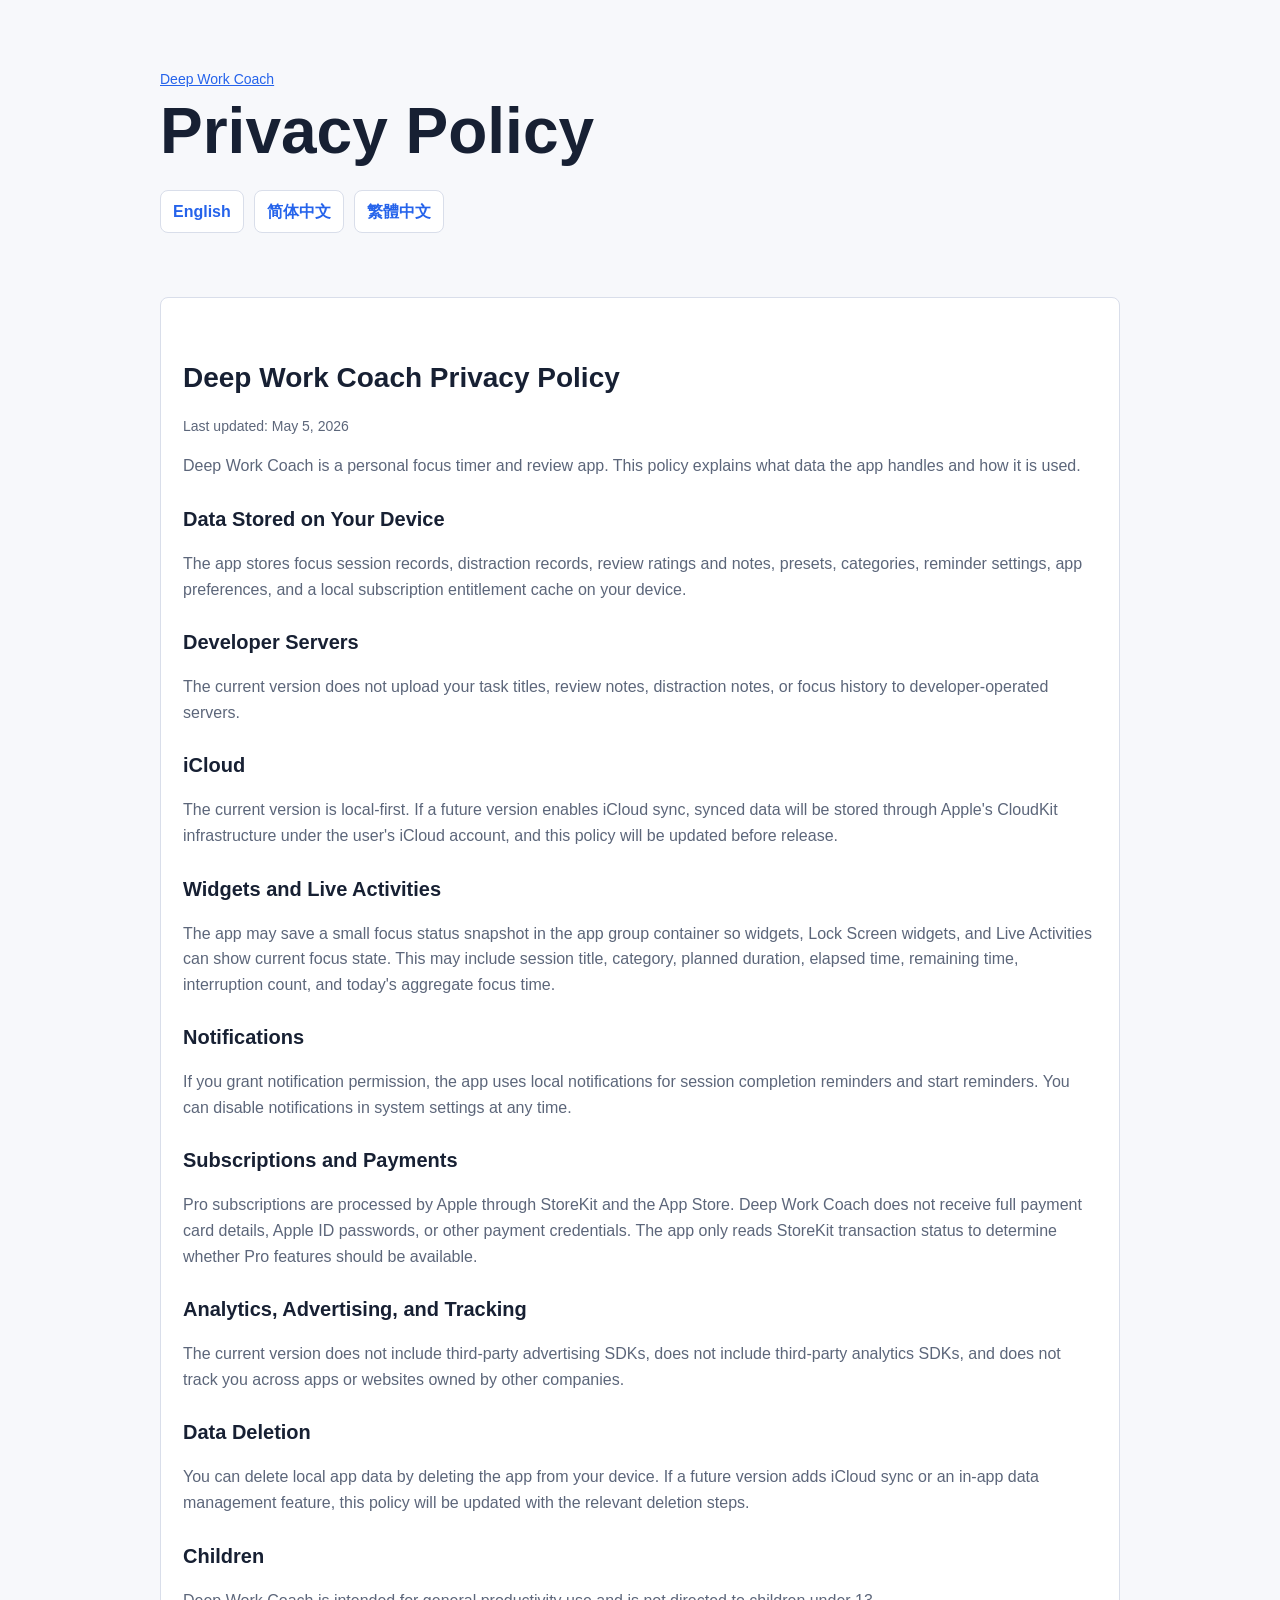
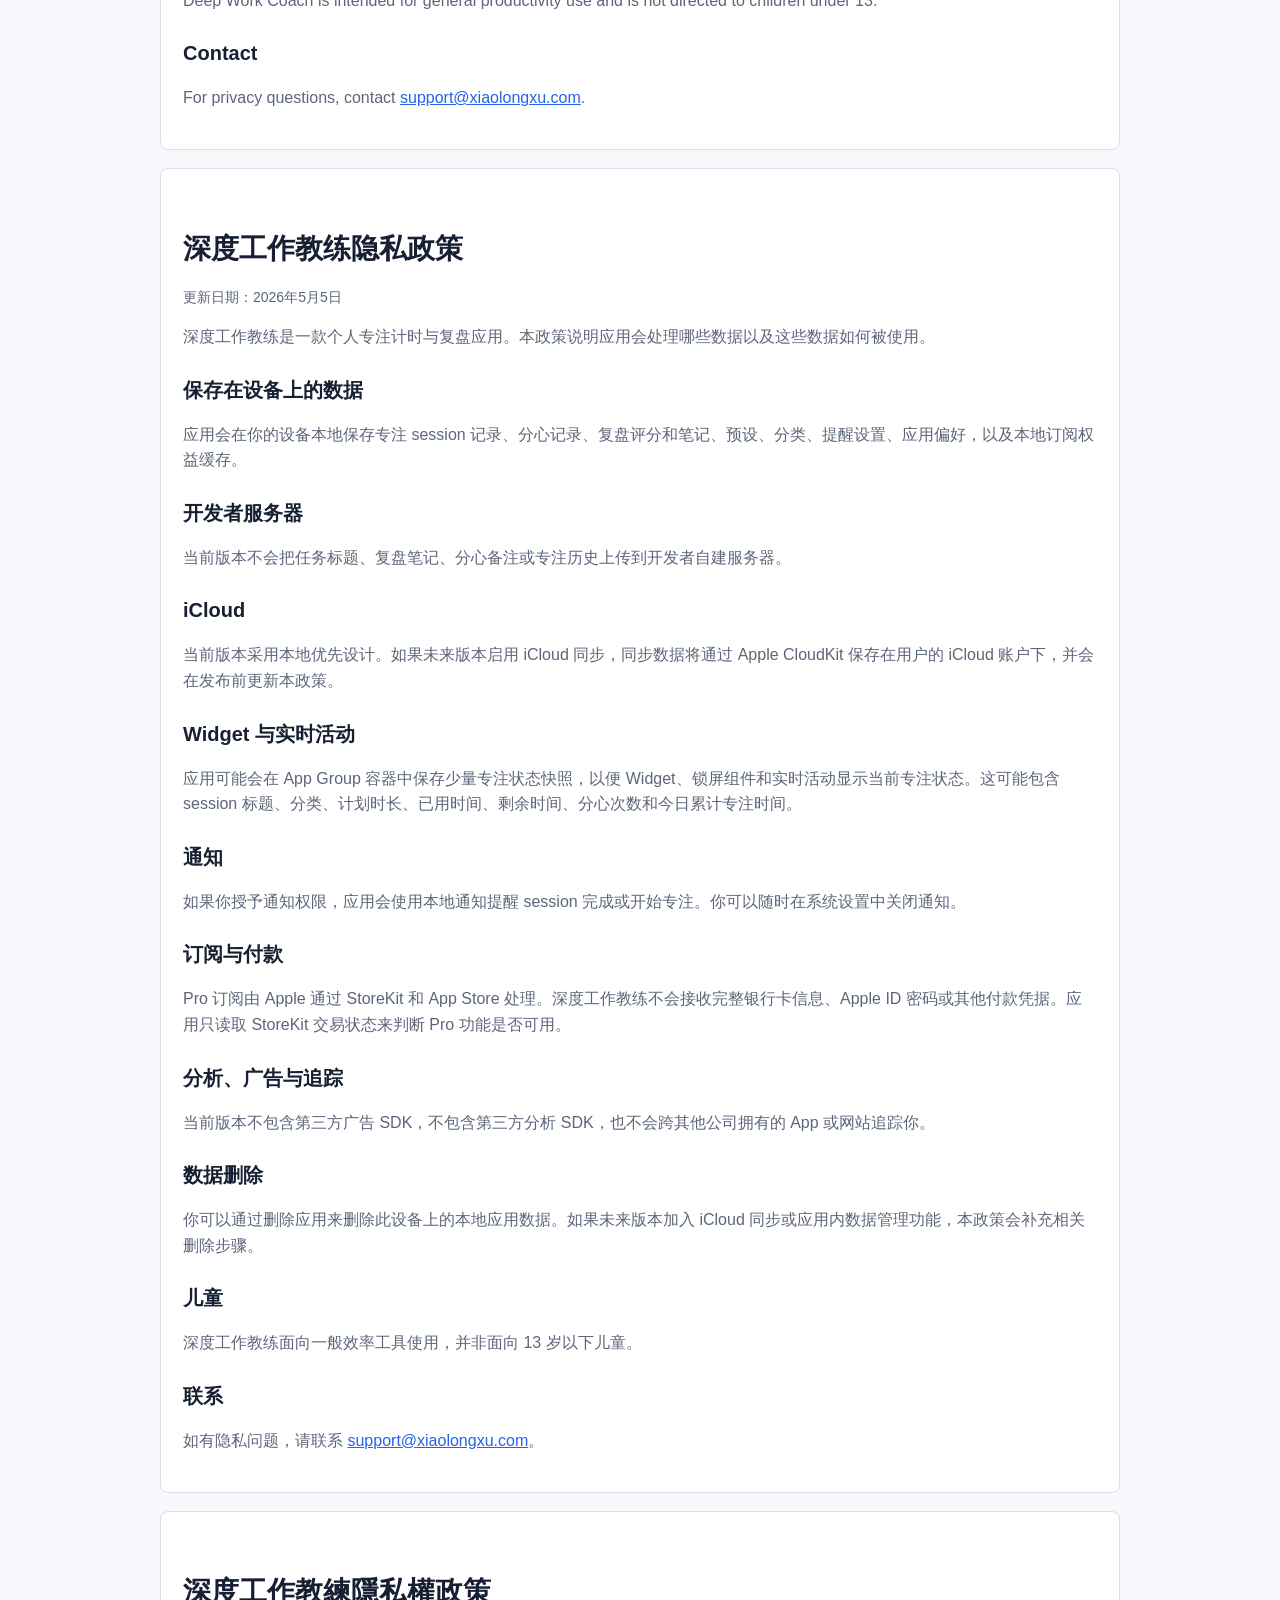
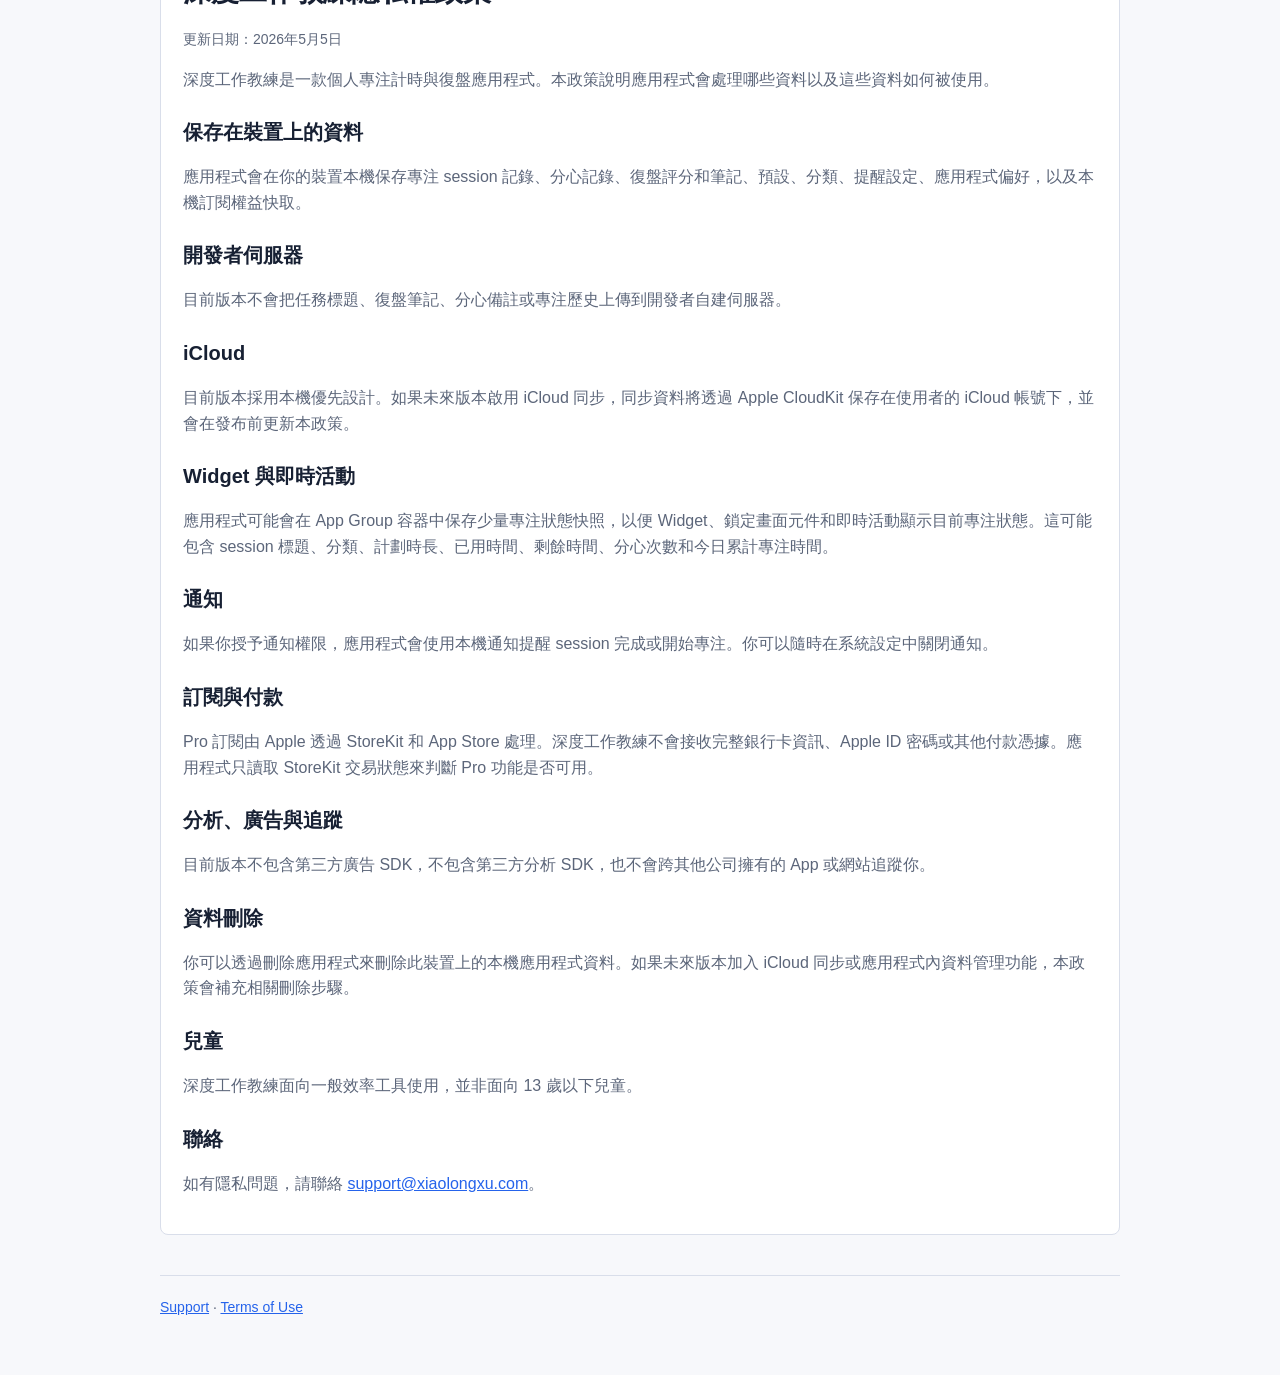
==== DeepWorkCoach/privacy.html @ dcfb8a5d "add" ====
<!doctype html>
<html lang="en">
<head>
  <meta charset="utf-8">
  <meta name="viewport" content="width=device-width, initial-scale=1">
  <title>Deep Work Coach Privacy Policy</title>
  <meta name="description" content="Privacy Policy for Deep Work Coach.">
  <link rel="stylesheet" href="styles.css">
</head>
<body>
  <main class="shell">
    <header>
      <p class="eyebrow"><a href="index.html">Deep Work Coach</a></p>
      <h1>Privacy Policy</h1>
      <nav class="lang" aria-label="Language">
        <a href="#en">English</a>
        <a href="#zh-Hans">简体中文</a>
        <a href="#zh-Hant">繁體中文</a>
      </nav>
    </header>

    <section id="en" class="card doc" lang="en">
      <h2>Deep Work Coach Privacy Policy</h2>
      <p class="updated">Last updated: May 5, 2026</p>
      <p>Deep Work Coach is a personal focus timer and review app. This policy explains what data the app handles and how it is used.</p>
      <h3>Data Stored on Your Device</h3>
      <p>The app stores focus session records, distraction records, review ratings and notes, presets, categories, reminder settings, app preferences, and a local subscription entitlement cache on your device.</p>
      <h3>Developer Servers</h3>
      <p>The current version does not upload your task titles, review notes, distraction notes, or focus history to developer-operated servers.</p>
      <h3>iCloud</h3>
      <p>The current version is local-first. If a future version enables iCloud sync, synced data will be stored through Apple's CloudKit infrastructure under the user's iCloud account, and this policy will be updated before release.</p>
      <h3>Widgets and Live Activities</h3>
      <p>The app may save a small focus status snapshot in the app group container so widgets, Lock Screen widgets, and Live Activities can show current focus state. This may include session title, category, planned duration, elapsed time, remaining time, interruption count, and today's aggregate focus time.</p>
      <h3>Notifications</h3>
      <p>If you grant notification permission, the app uses local notifications for session completion reminders and start reminders. You can disable notifications in system settings at any time.</p>
      <h3>Subscriptions and Payments</h3>
      <p>Pro subscriptions are processed by Apple through StoreKit and the App Store. Deep Work Coach does not receive full payment card details, Apple ID passwords, or other payment credentials. The app only reads StoreKit transaction status to determine whether Pro features should be available.</p>
      <h3>Analytics, Advertising, and Tracking</h3>
      <p>The current version does not include third-party advertising SDKs, does not include third-party analytics SDKs, and does not track you across apps or websites owned by other companies.</p>
      <h3>Data Deletion</h3>
      <p>You can delete local app data by deleting the app from your device. If a future version adds iCloud sync or an in-app data management feature, this policy will be updated with the relevant deletion steps.</p>
      <h3>Children</h3>
      <p>Deep Work Coach is intended for general productivity use and is not directed to children under 13.</p>
      <h3>Contact</h3>
      <p>For privacy questions, contact <a href="mailto:support@xiaolongxu.com">support@xiaolongxu.com</a>.</p>
    </section>

    <section id="zh-Hans" class="card doc" lang="zh-Hans">
      <h2>深度工作教练隐私政策</h2>
      <p class="updated">更新日期：2026年5月5日</p>
      <p>深度工作教练是一款个人专注计时与复盘应用。本政策说明应用会处理哪些数据以及这些数据如何被使用。</p>
      <h3>保存在设备上的数据</h3>
      <p>应用会在你的设备本地保存专注 session 记录、分心记录、复盘评分和笔记、预设、分类、提醒设置、应用偏好，以及本地订阅权益缓存。</p>
      <h3>开发者服务器</h3>
      <p>当前版本不会把任务标题、复盘笔记、分心备注或专注历史上传到开发者自建服务器。</p>
      <h3>iCloud</h3>
      <p>当前版本采用本地优先设计。如果未来版本启用 iCloud 同步，同步数据将通过 Apple CloudKit 保存在用户的 iCloud 账户下，并会在发布前更新本政策。</p>
      <h3>Widget 与实时活动</h3>
      <p>应用可能会在 App Group 容器中保存少量专注状态快照，以便 Widget、锁屏组件和实时活动显示当前专注状态。这可能包含 session 标题、分类、计划时长、已用时间、剩余时间、分心次数和今日累计专注时间。</p>
      <h3>通知</h3>
      <p>如果你授予通知权限，应用会使用本地通知提醒 session 完成或开始专注。你可以随时在系统设置中关闭通知。</p>
      <h3>订阅与付款</h3>
      <p>Pro 订阅由 Apple 通过 StoreKit 和 App Store 处理。深度工作教练不会接收完整银行卡信息、Apple ID 密码或其他付款凭据。应用只读取 StoreKit 交易状态来判断 Pro 功能是否可用。</p>
      <h3>分析、广告与追踪</h3>
      <p>当前版本不包含第三方广告 SDK，不包含第三方分析 SDK，也不会跨其他公司拥有的 App 或网站追踪你。</p>
      <h3>数据删除</h3>
      <p>你可以通过删除应用来删除此设备上的本地应用数据。如果未来版本加入 iCloud 同步或应用内数据管理功能，本政策会补充相关删除步骤。</p>
      <h3>儿童</h3>
      <p>深度工作教练面向一般效率工具使用，并非面向 13 岁以下儿童。</p>
      <h3>联系</h3>
      <p>如有隐私问题，请联系 <a href="mailto:support@xiaolongxu.com">support@xiaolongxu.com</a>。</p>
    </section>

    <section id="zh-Hant" class="card doc" lang="zh-Hant">
      <h2>深度工作教練隱私權政策</h2>
      <p class="updated">更新日期：2026年5月5日</p>
      <p>深度工作教練是一款個人專注計時與復盤應用程式。本政策說明應用程式會處理哪些資料以及這些資料如何被使用。</p>
      <h3>保存在裝置上的資料</h3>
      <p>應用程式會在你的裝置本機保存專注 session 記錄、分心記錄、復盤評分和筆記、預設、分類、提醒設定、應用程式偏好，以及本機訂閱權益快取。</p>
      <h3>開發者伺服器</h3>
      <p>目前版本不會把任務標題、復盤筆記、分心備註或專注歷史上傳到開發者自建伺服器。</p>
      <h3>iCloud</h3>
      <p>目前版本採用本機優先設計。如果未來版本啟用 iCloud 同步，同步資料將透過 Apple CloudKit 保存在使用者的 iCloud 帳號下，並會在發布前更新本政策。</p>
      <h3>Widget 與即時活動</h3>
      <p>應用程式可能會在 App Group 容器中保存少量專注狀態快照，以便 Widget、鎖定畫面元件和即時活動顯示目前專注狀態。這可能包含 session 標題、分類、計劃時長、已用時間、剩餘時間、分心次數和今日累計專注時間。</p>
      <h3>通知</h3>
      <p>如果你授予通知權限，應用程式會使用本機通知提醒 session 完成或開始專注。你可以隨時在系統設定中關閉通知。</p>
      <h3>訂閱與付款</h3>
      <p>Pro 訂閱由 Apple 透過 StoreKit 和 App Store 處理。深度工作教練不會接收完整銀行卡資訊、Apple ID 密碼或其他付款憑據。應用程式只讀取 StoreKit 交易狀態來判斷 Pro 功能是否可用。</p>
      <h3>分析、廣告與追蹤</h3>
      <p>目前版本不包含第三方廣告 SDK，不包含第三方分析 SDK，也不會跨其他公司擁有的 App 或網站追蹤你。</p>
      <h3>資料刪除</h3>
      <p>你可以透過刪除應用程式來刪除此裝置上的本機應用程式資料。如果未來版本加入 iCloud 同步或應用程式內資料管理功能，本政策會補充相關刪除步驟。</p>
      <h3>兒童</h3>
      <p>深度工作教練面向一般效率工具使用，並非面向 13 歲以下兒童。</p>
      <h3>聯絡</h3>
      <p>如有隱私問題，請聯絡 <a href="mailto:support@xiaolongxu.com">support@xiaolongxu.com</a>。</p>
    </section>

    <footer>
      <a href="support.html">Support</a> · <a href="terms.html">Terms of Use</a>
    </footer>
  </main>
</body>
</html>
---- DeepWorkCoach/styles.css ----
:root {
  color-scheme: light dark;
  --bg: #f7f8fb;
  --text: #172033;
  --muted: #5c667a;
  --card: #ffffff;
  --border: #d9deea;
  --accent: #2563eb;
}

@media (prefers-color-scheme: dark) {
  :root {
    --bg: #0f1420;
    --text: #eef3ff;
    --muted: #aab4c8;
    --card: #171d2b;
    --border: #30384c;
    --accent: #74a3ff;
  }
}

* {
  box-sizing: border-box;
}

body {
  margin: 0;
  background: var(--bg);
  color: var(--text);
  font: 16px/1.6 -apple-system, BlinkMacSystemFont, "Segoe UI", sans-serif;
}

a {
  color: var(--accent);
}

.shell {
  width: min(960px, calc(100% - 32px));
  margin: 0 auto;
  padding: 40px 0 56px;
}

header {
  padding: 28px 0 22px;
}

.eyebrow {
  margin: 0 0 8px;
  color: var(--muted);
  font-size: 14px;
}

h1 {
  margin: 0;
  font-size: clamp(34px, 7vw, 64px);
  line-height: 1.05;
  letter-spacing: 0;
}

h2 {
  margin: 36px 0 12px;
  font-size: 28px;
}

h3 {
  margin: 24px 0 8px;
  font-size: 20px;
}

p,
li {
  color: var(--muted);
}

.nav,
.lang {
  display: flex;
  flex-wrap: wrap;
  gap: 10px;
  margin: 24px 0;
}

.nav a,
.lang a {
  display: inline-flex;
  align-items: center;
  min-height: 40px;
  padding: 8px 12px;
  border: 1px solid var(--border);
  border-radius: 8px;
  background: var(--card);
  text-decoration: none;
  font-weight: 600;
}

.card {
  margin: 18px 0;
  padding: 22px;
  border: 1px solid var(--border);
  border-radius: 8px;
  background: var(--card);
}

.grid {
  display: grid;
  grid-template-columns: repeat(auto-fit, minmax(220px, 1fr));
  gap: 14px;
}

.doc {
  scroll-margin-top: 24px;
}

.updated {
  color: var(--muted);
  font-size: 14px;
}

footer {
  margin-top: 40px;
  padding-top: 20px;
  border-top: 1px solid var(--border);
  color: var(--muted);
  font-size: 14px;
}
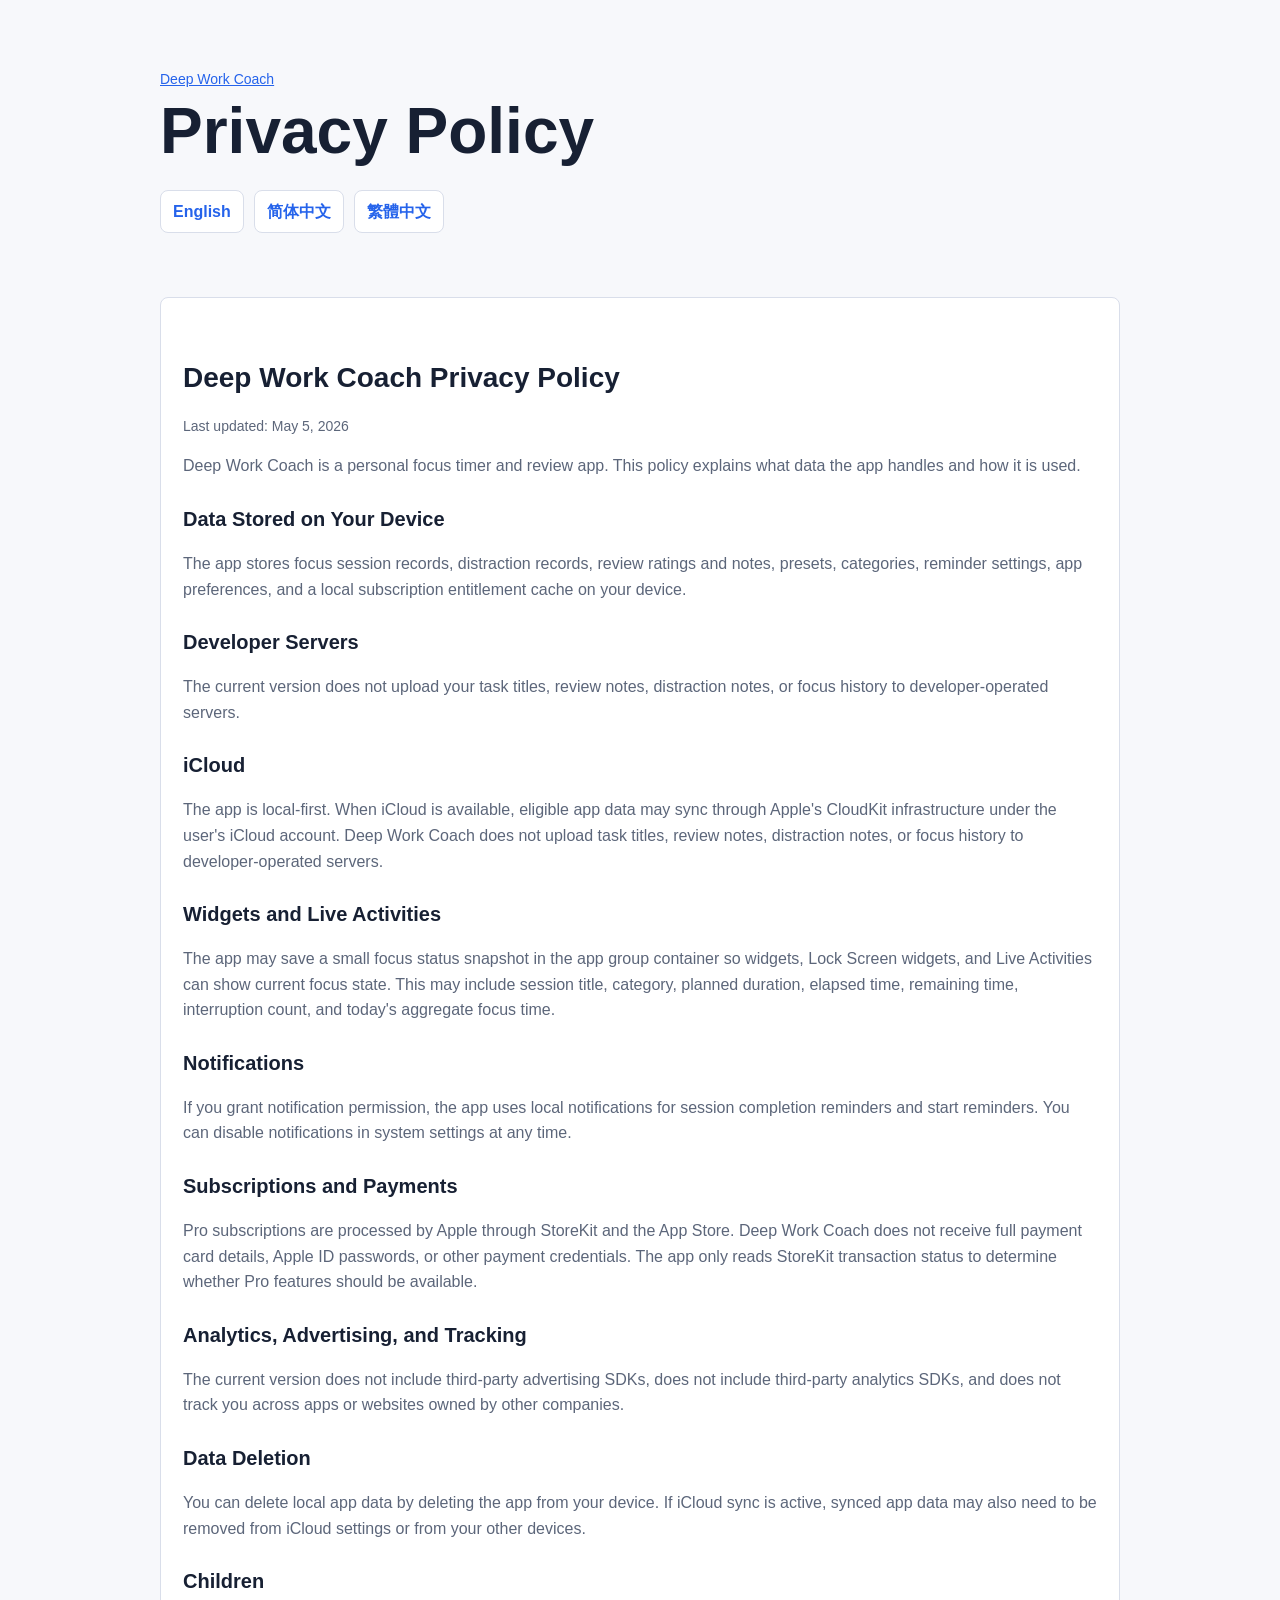
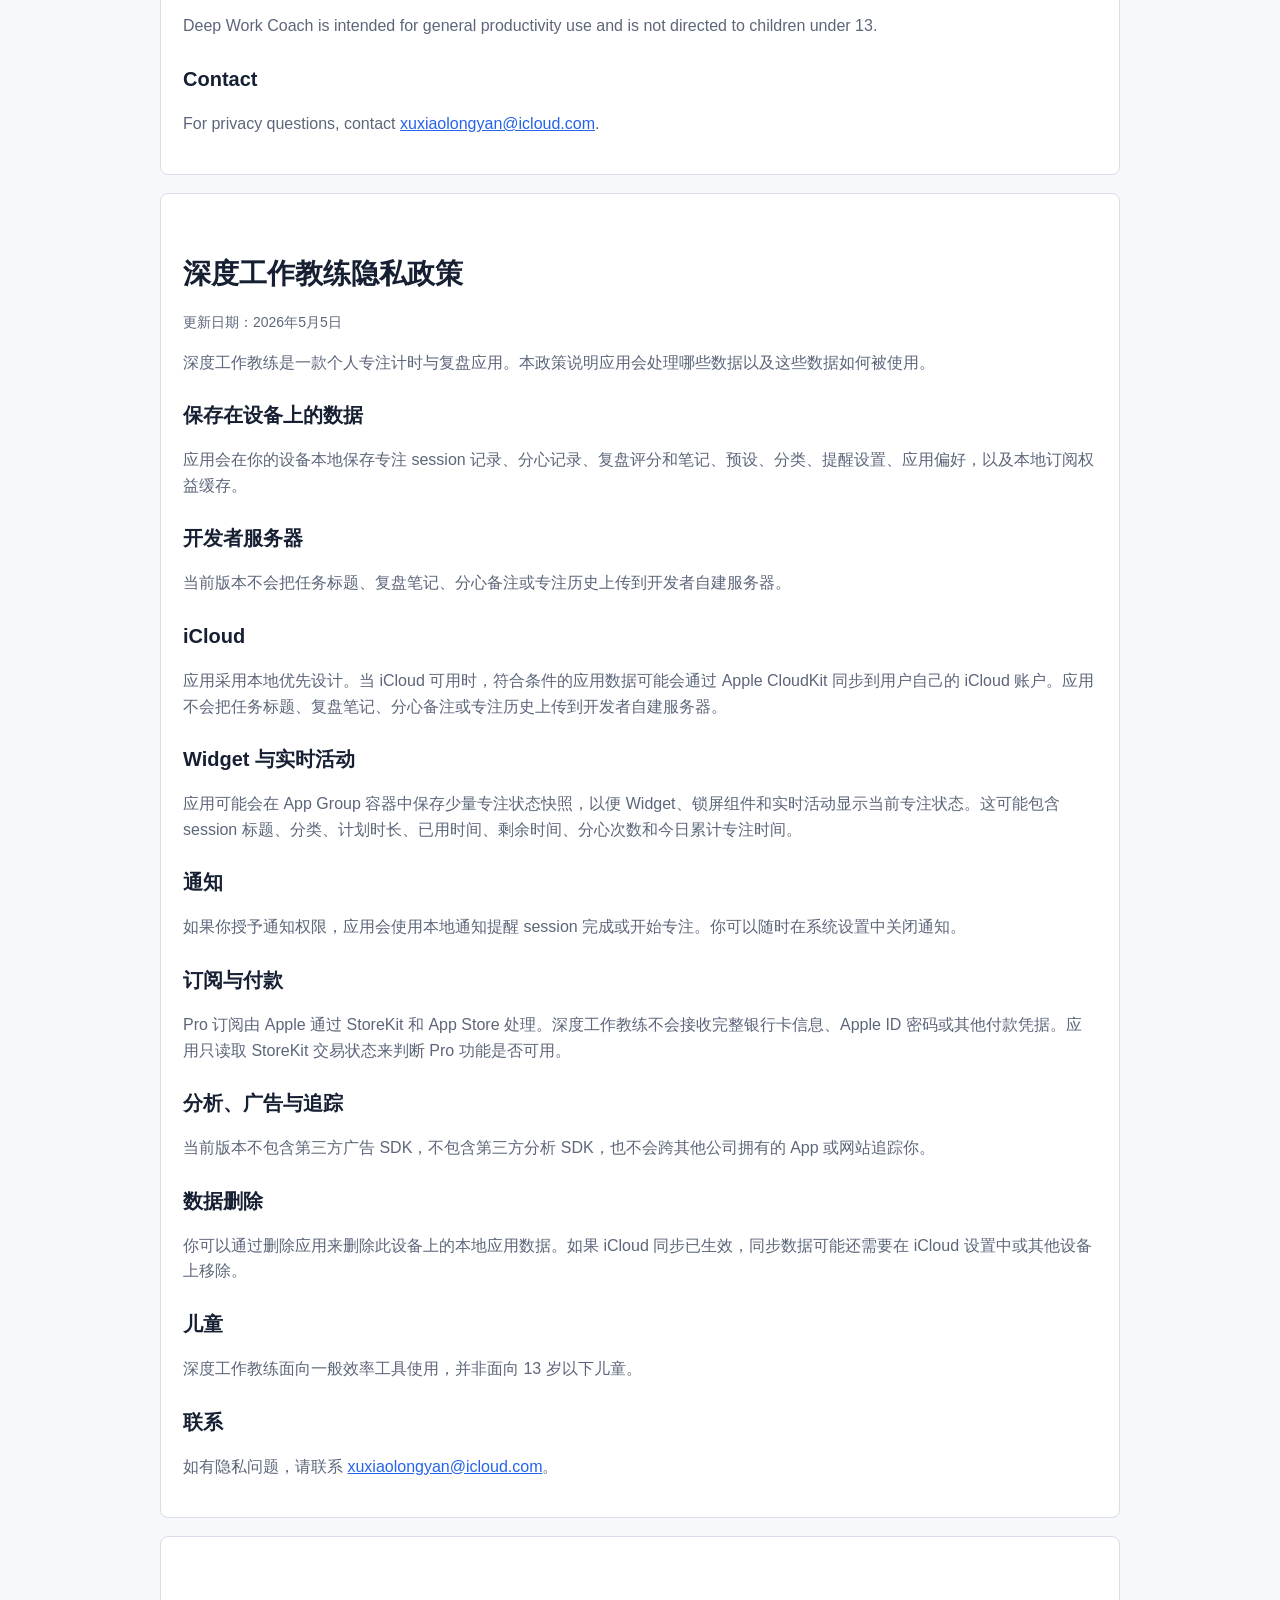
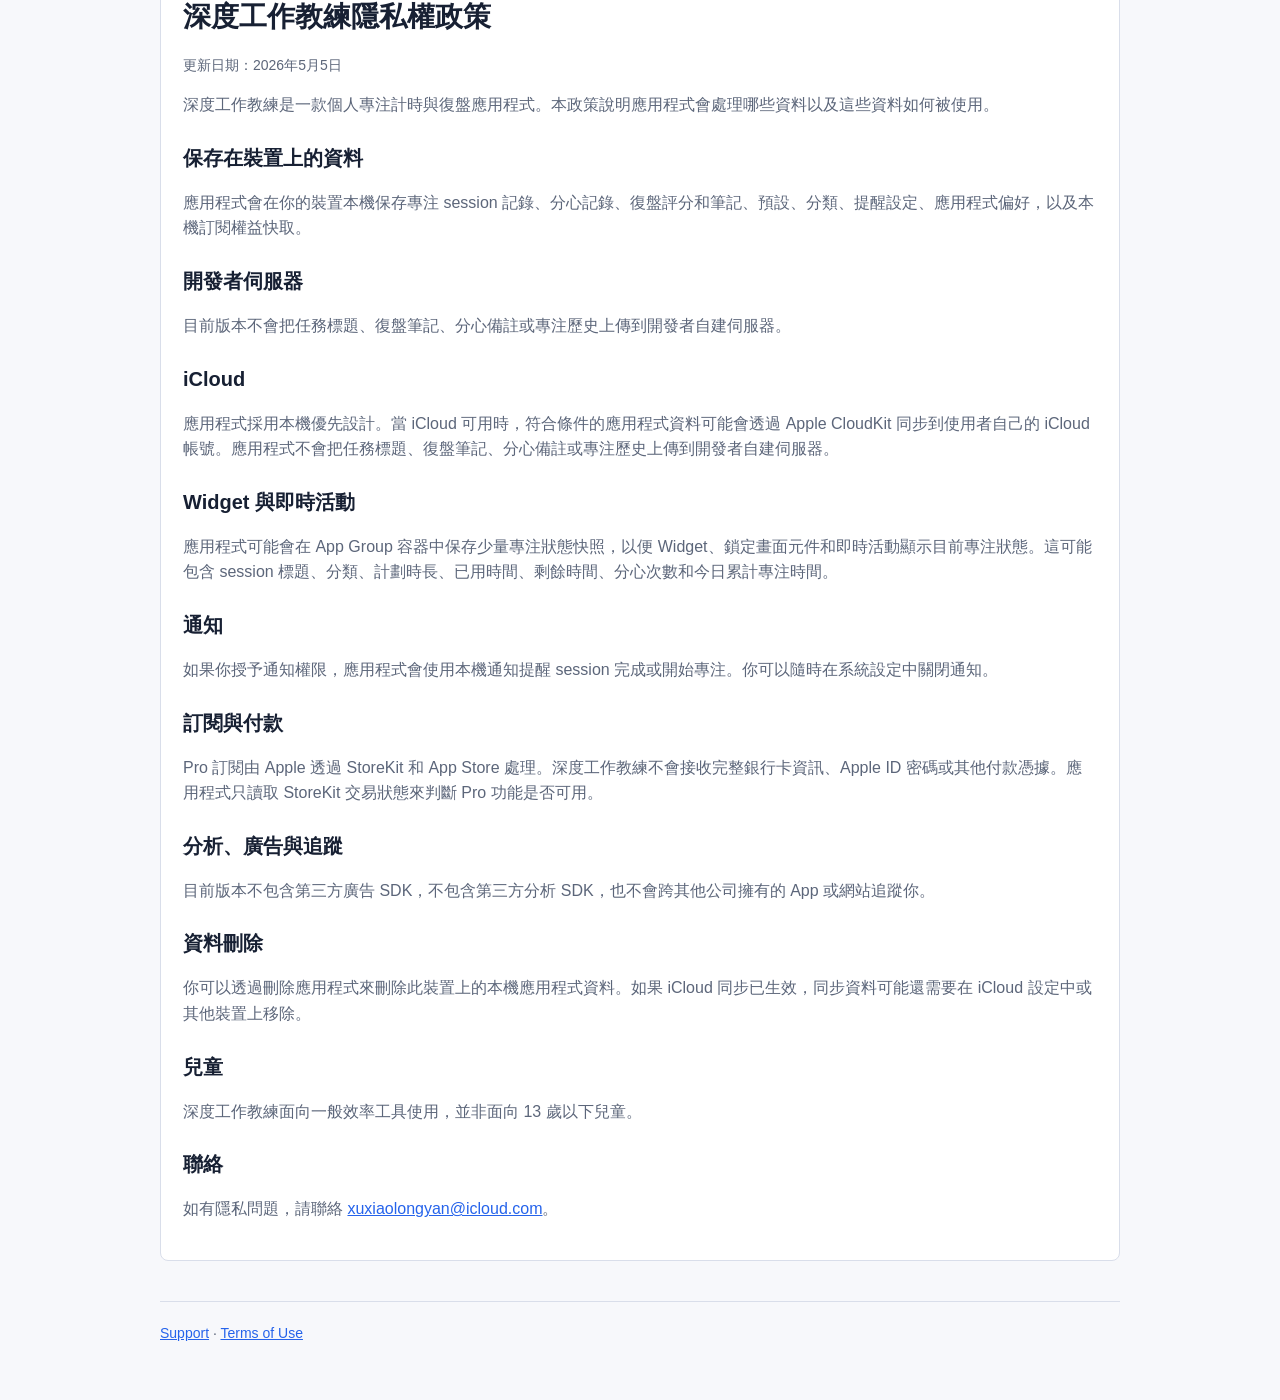
==== commit b9230e96: "add" ====
--- a/DeepWorkCoach/privacy.html
+++ b/DeepWorkCoach/privacy.html
@@ -28,7 +28,7 @@
       <h3>Developer Servers</h3>
       <p>The current version does not upload your task titles, review notes, distraction notes, or focus history to developer-operated servers.</p>
       <h3>iCloud</h3>
-      <p>The current version is local-first. If a future version enables iCloud sync, synced data will be stored through Apple's CloudKit infrastructure under the user's iCloud account, and this policy will be updated before release.</p>
+      <p>The app is local-first. When iCloud is available, eligible app data may sync through Apple's CloudKit infrastructure under the user's iCloud account. Deep Work Coach does not upload task titles, review notes, distraction notes, or focus history to developer-operated servers.</p>
       <h3>Widgets and Live Activities</h3>
       <p>The app may save a small focus status snapshot in the app group container so widgets, Lock Screen widgets, and Live Activities can show current focus state. This may include session title, category, planned duration, elapsed time, remaining time, interruption count, and today's aggregate focus time.</p>
       <h3>Notifications</h3>
@@ -38,11 +38,11 @@
       <h3>Analytics, Advertising, and Tracking</h3>
       <p>The current version does not include third-party advertising SDKs, does not include third-party analytics SDKs, and does not track you across apps or websites owned by other companies.</p>
       <h3>Data Deletion</h3>
-      <p>You can delete local app data by deleting the app from your device. If a future version adds iCloud sync or an in-app data management feature, this policy will be updated with the relevant deletion steps.</p>
+      <p>You can delete local app data by deleting the app from your device. If iCloud sync is active, synced app data may also need to be removed from iCloud settings or from your other devices.</p>
       <h3>Children</h3>
       <p>Deep Work Coach is intended for general productivity use and is not directed to children under 13.</p>
       <h3>Contact</h3>
-      <p>For privacy questions, contact <a href="mailto:support@xiaolongxu.com">support@xiaolongxu.com</a>.</p>
+      <p>For privacy questions, contact <a href="mailto:xuxiaolongyan@icloud.com">xuxiaolongyan@icloud.com</a>.</p>
     </section>
 
     <section id="zh-Hans" class="card doc" lang="zh-Hans">
@@ -54,7 +54,7 @@
       <h3>开发者服务器</h3>
       <p>当前版本不会把任务标题、复盘笔记、分心备注或专注历史上传到开发者自建服务器。</p>
       <h3>iCloud</h3>
-      <p>当前版本采用本地优先设计。如果未来版本启用 iCloud 同步，同步数据将通过 Apple CloudKit 保存在用户的 iCloud 账户下，并会在发布前更新本政策。</p>
+      <p>应用采用本地优先设计。当 iCloud 可用时，符合条件的应用数据可能会通过 Apple CloudKit 同步到用户自己的 iCloud 账户。应用不会把任务标题、复盘笔记、分心备注或专注历史上传到开发者自建服务器。</p>
       <h3>Widget 与实时活动</h3>
       <p>应用可能会在 App Group 容器中保存少量专注状态快照，以便 Widget、锁屏组件和实时活动显示当前专注状态。这可能包含 session 标题、分类、计划时长、已用时间、剩余时间、分心次数和今日累计专注时间。</p>
       <h3>通知</h3>
@@ -64,11 +64,11 @@
       <h3>分析、广告与追踪</h3>
       <p>当前版本不包含第三方广告 SDK，不包含第三方分析 SDK，也不会跨其他公司拥有的 App 或网站追踪你。</p>
       <h3>数据删除</h3>
-      <p>你可以通过删除应用来删除此设备上的本地应用数据。如果未来版本加入 iCloud 同步或应用内数据管理功能，本政策会补充相关删除步骤。</p>
+      <p>你可以通过删除应用来删除此设备上的本地应用数据。如果 iCloud 同步已生效，同步数据可能还需要在 iCloud 设置中或其他设备上移除。</p>
       <h3>儿童</h3>
       <p>深度工作教练面向一般效率工具使用，并非面向 13 岁以下儿童。</p>
       <h3>联系</h3>
-      <p>如有隐私问题，请联系 <a href="mailto:support@xiaolongxu.com">support@xiaolongxu.com</a>。</p>
+      <p>如有隐私问题，请联系 <a href="mailto:xuxiaolongyan@icloud.com">xuxiaolongyan@icloud.com</a>。</p>
     </section>
 
     <section id="zh-Hant" class="card doc" lang="zh-Hant">
@@ -80,7 +80,7 @@
       <h3>開發者伺服器</h3>
       <p>目前版本不會把任務標題、復盤筆記、分心備註或專注歷史上傳到開發者自建伺服器。</p>
       <h3>iCloud</h3>
-      <p>目前版本採用本機優先設計。如果未來版本啟用 iCloud 同步，同步資料將透過 Apple CloudKit 保存在使用者的 iCloud 帳號下，並會在發布前更新本政策。</p>
+      <p>應用程式採用本機優先設計。當 iCloud 可用時，符合條件的應用程式資料可能會透過 Apple CloudKit 同步到使用者自己的 iCloud 帳號。應用程式不會把任務標題、復盤筆記、分心備註或專注歷史上傳到開發者自建伺服器。</p>
       <h3>Widget 與即時活動</h3>
       <p>應用程式可能會在 App Group 容器中保存少量專注狀態快照，以便 Widget、鎖定畫面元件和即時活動顯示目前專注狀態。這可能包含 session 標題、分類、計劃時長、已用時間、剩餘時間、分心次數和今日累計專注時間。</p>
       <h3>通知</h3>
@@ -90,11 +90,11 @@
       <h3>分析、廣告與追蹤</h3>
       <p>目前版本不包含第三方廣告 SDK，不包含第三方分析 SDK，也不會跨其他公司擁有的 App 或網站追蹤你。</p>
       <h3>資料刪除</h3>
-      <p>你可以透過刪除應用程式來刪除此裝置上的本機應用程式資料。如果未來版本加入 iCloud 同步或應用程式內資料管理功能，本政策會補充相關刪除步驟。</p>
+      <p>你可以透過刪除應用程式來刪除此裝置上的本機應用程式資料。如果 iCloud 同步已生效，同步資料可能還需要在 iCloud 設定中或其他裝置上移除。</p>
       <h3>兒童</h3>
       <p>深度工作教練面向一般效率工具使用，並非面向 13 歲以下兒童。</p>
       <h3>聯絡</h3>
-      <p>如有隱私問題，請聯絡 <a href="mailto:support@xiaolongxu.com">support@xiaolongxu.com</a>。</p>
+      <p>如有隱私問題，請聯絡 <a href="mailto:xuxiaolongyan@icloud.com">xuxiaolongyan@icloud.com</a>。</p>
     </section>
 
     <footer>
@@ -103,4 +103,3 @@
   </main>
 </body>
 </html>
-
